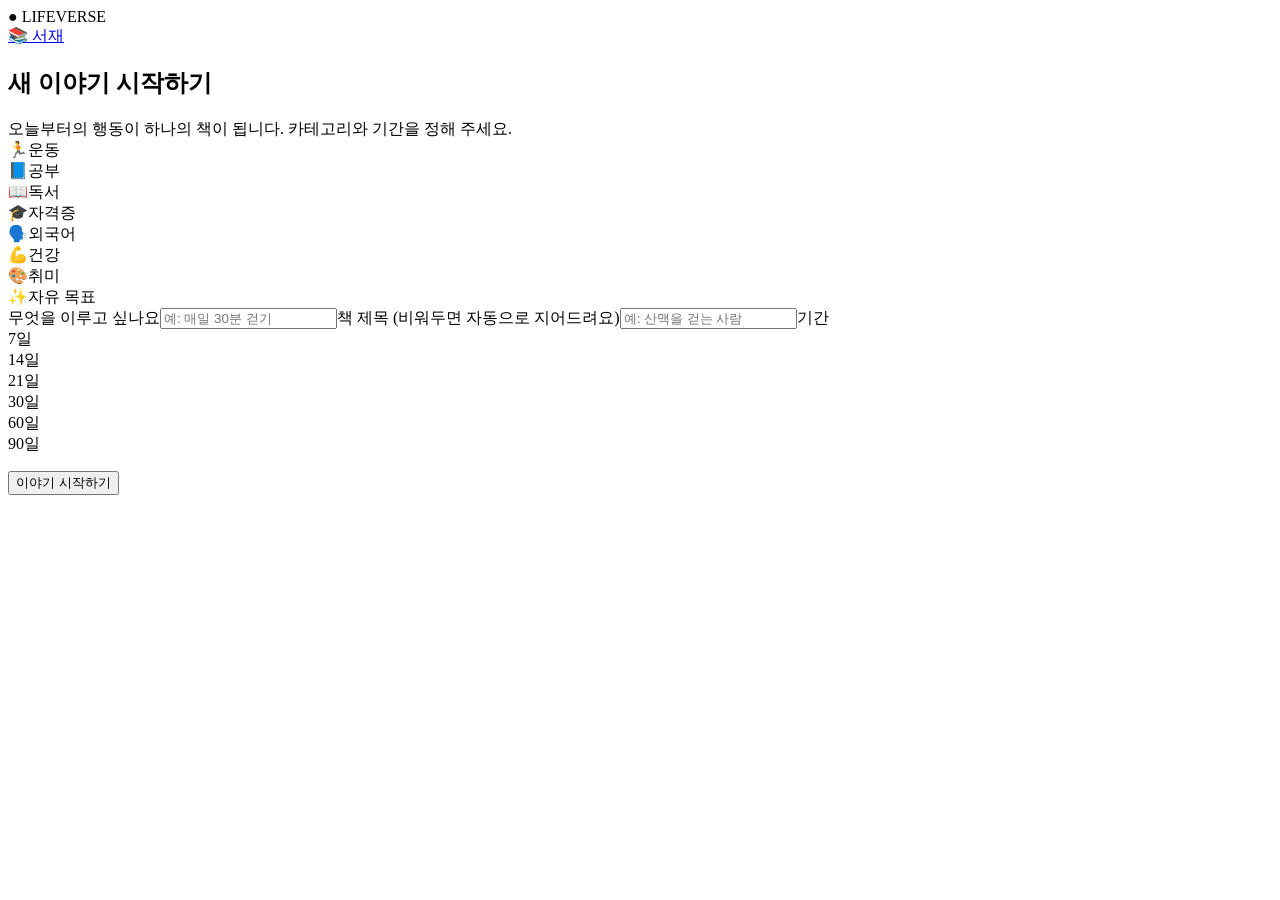
==== Lifeverse/public/index.html @ e3718596 "Add files via upload" ====
<!DOCTYPE html>
<html lang="ko">
<head>
<meta charset="utf-8">
<meta name="viewport" content="width=device-width, initial-scale=1, viewport-fit=cover">
<title>LIFEVERSE — 인생의 책</title>
<link rel="manifest" href="manifest.json">
<link rel="apple-touch-icon" href="icons/icon-180.png">
<meta name="apple-mobile-web-app-capable" content="yes">
<meta name="theme-color" content="#16213E">
<link rel="stylesheet" href="style.css">
</head>
<body>
<div class="wrap">
  <div class="app-header">
    <div class="brand"><span class="dot">●</span> LIFEVERSE</div>
    <a class="navlink" href="part2.html">📚 서재</a>
  </div>
  <div id="banner-slot"></div>
  <div id="app"></div>
</div>

<!-- 토스페이먼츠 SDK — payment-toss-client.js가 의존하는 TossPayments 전역을 제공한다 -->
<script src="https://js.tosspayments.com/v2/standard"></script>

<!-- 엔진 레이어: 파일명과 순서를 바꾸지 않는다 (Part 3 가이드와 동일) -->
<script src="engine/01-world-vocab.js"></script>
<script src="engine/02-narrative-rules.js"></script>
<script src="engine/03-story-generator.js"></script>
<script src="engine/04-completion-engine.js"></script>
<script src="engine/05-scene-engine.js"></script>
<script src="engine/06-book-structure.js"></script>
<script src="engine/payment-toss-client.js"></script>

<script>
/* ============================================================
 * LIFEVERSE 호스트 레이어 — index.html
 * 6개 엔진 파일 + payment-toss-client.js를 실제로 연결해서
 * "오늘의 이야기 만들기 → 완결 → 구매 → 서재" 흐름을 구현한다.
 * ============================================================ */
const K = { goal: 'lv_goal', archive: 'lv_archive', books: 'lv_completedBooks' };

function loadJSON(key, fallback) {
  try { const v = localStorage.getItem(key); return v ? JSON.parse(v) : fallback; }
  catch (e) { return fallback; }
}
function saveJSON(key, val) { localStorage.setItem(key, JSON.stringify(val)); }
function todayIso() {
  const d = new Date();
  return d.getFullYear() + '-' + String(d.getMonth() + 1).padStart(2, '0') + '-' + String(d.getDate()).padStart(2, '0');
}
function addDays(iso, n) {
  const d = new Date(iso + 'T00:00:00');
  d.setDate(d.getDate() + n);
  return d.getFullYear() + '-' + String(d.getMonth() + 1).padStart(2, '0') + '-' + String(d.getDate()).padStart(2, '0');
}
function el(html) {
  const t = document.createElement('template');
  t.innerHTML = html.trim();
  return t.content.firstElementChild;
}
function showBanner(kind, msg) {
  const slot = document.getElementById('banner-slot');
  slot.innerHTML = '';
  slot.appendChild(el('<div class="banner ' + kind + '">' + msg + '</div>'));
}

/* 스트릭 계산 — 끊어진 런의 최고만 previousBestStreak으로 인정한다.
 * (엔진 검증 과정에서 확인된 함정: 진행 중인 런을 포함시키면 매일이
 * personalBest로 잘못 잡힌다. 02-narrative-rules.js의 주석 참고.) */
function computeStreakState(archive, todayIsoStr) {
  let streak = 0, bestEnded = 0, prevIso = null;
  archive.forEach((entry) => {
    const continued = prevIso && daysBetween(prevIso, entry.dateIso) === 1;
    if (entry.isRestDay || !continued) { if (streak > bestEnded) bestEnded = streak; }
    streak = entry.isRestDay ? 0 : (continued ? streak + 1 : 1);
    prevIso = entry.dateIso;
  });
  const enteringToday = (prevIso && daysBetween(prevIso, todayIsoStr) === 1) ? streak : 0;
  return { currentStreak: enteringToday, previousBestStreak: bestEnded };
}

/* 완결된 목표를 completedBooks에 (한 번만) 기록하고, 그 스냅샷을 반환한다.
 * 이후 구매 여부는 항상 이 스냅샷의 .purchase 필드가 유일한 기준이다. */
function ensureArchived(goal, archive) {
  const books = loadJSON(K.books, []);
  if (!isAlreadyArchived(books, goal)) {
    books.push(buildCompletedBookSnapshot(goal, archive));
    saveJSON(K.books, books);
  }
  return books.find((b) => b.text === goal.text && b.startDateIso === goal.startDateIso) ||
         loadJSON(K.books, []).find((b) => b.text === goal.text && b.startDateIso === goal.startDateIso);
}
function updateArchivedPurchase(goal, purchaseInfo) {
  const books = loadJSON(K.books, []);
  const idx = books.findIndex((b) => b.text === goal.text && b.startDateIso === goal.startDateIso);
  if (idx >= 0) { books[idx].purchase = purchaseInfo; saveJSON(K.books, books); }
}

/* ---------- 화면: 목표 만들기 ---------- */
function renderGoalForm() {
  const app = document.getElementById('app');
  app.innerHTML = '';
  let chosenCat = null, chosenDur = 21;

  const panel = el('<div class="panel"><h2>새 이야기 시작하기</h2><div class="sub">오늘부터의 행동이 하나의 책이 됩니다. 카테고리와 기간을 정해 주세요.</div></div>');

  const catGrid = el('<div class="cat-grid"></div>');
  CATEGORIES.forEach((c) => {
    const chip = el('<div class="cat-chip" data-id="' + c.id + '"><span class="emo">' + c.emoji + '</span>' + c.label + '</div>');
    chip.onclick = () => { chosenCat = c.id; [...catGrid.children].forEach((x) => x.classList.remove('active')); chip.classList.add('active'); };
    catGrid.appendChild(chip);
  });
  panel.appendChild(catGrid);

  const textField = el('<label class="field"><span class="lbl">무엇을 이루고 싶나요</span><input type="text" id="goalText" placeholder="예: 매일 30분 걷기"></label>');
  panel.appendChild(textField);

  const titleField = el('<label class="field"><span class="lbl">책 제목 (비워두면 자동으로 지어드려요)</span><input type="text" id="bookTitle" placeholder="예: 산맥을 걷는 사람"></label>');
  panel.appendChild(titleField);

  const durWrap = el('<label class="field"><span class="lbl">기간</span></label>');
  const durGrid = el('<div class="dur-grid"></div>');
  [7, 14, 21, 30, 60, 90].forEach((d) => {
    const chip = el('<div class="dur-chip' + (d === 21 ? ' active' : '') + '">' + d + '일</div>');
    chip.onclick = () => { chosenDur = d; [...durGrid.children].forEach((x) => x.classList.remove('active')); chip.classList.add('active'); };
    durGrid.appendChild(chip);
  });
  durWrap.appendChild(durGrid);
  panel.appendChild(durWrap);

  const submitBtn = el('<button class="btn btn-gold" style="margin-top:16px;">이야기 시작하기</button>');
  submitBtn.onclick = () => {
    const text = document.getElementById('goalText').value.trim();
    if (!chosenCat) { showBanner('err', '카테고리를 선택해 주세요.'); return; }
    if (!text) { showBanner('err', '무엇을 이루고 싶은지 적어 주세요.'); return; }
    const start = todayIso();
    const goal = {
      text,
      categoryId: chosenCat,
      startDateIso: start,
      targetDateIso: addDays(start, chosenDur - 1),
      durationDays: chosenDur,
      bookTitle: document.getElementById('bookTitle').value.trim() || (text + ' 이야기'),
    };
    saveJSON(K.goal, goal);
    saveJSON(K.archive, []);
    document.getElementById('banner-slot').innerHTML = '';
    render();
  };
  panel.appendChild(submitBtn);
  app.appendChild(panel);
}

/* ---------- 화면: 오늘 기록하기 (퀘스트 체크) ---------- */
function renderQuestChecklist(goal) {
  const app = document.getElementById('app');
  app.innerHTML = '';
  const registry = createDefaultRegistry();
  const scenes = registry.pickDailyScenes(goal.categoryId, todayIso(), 3);
  const checked = new Set();

  const panel = el('<div class="panel"><h2>오늘의 행동</h2><div class="sub">한 가지 이상 체크하고 기록하면, 오늘의 페이지가 만들어집니다.</div></div>');
  const list = el('<div></div>');
  scenes.forEach((s) => {
    const item = el('<div class="quest-item"><div class="box"></div><div class="txt">' + s.label + '</div></div>');
    item.onclick = () => {
      if (checked.has(s.id)) { checked.delete(s.id); item.classList.remove('checked'); item.querySelector('.box').textContent = ''; }
      else { checked.add(s.id); item.classList.add('checked'); item.querySelector('.box').textContent = '✓'; }
      submitBtn.disabled = checked.size === 0;
    };
    list.appendChild(item);
  });
  panel.appendChild(list);

  const memo = el('<label class="field" style="margin-top:12px;"><span class="lbl">오늘 한 줄 (선택)</span><textarea class="memo" id="memoInput" placeholder="오늘 느낀 것을 짧게 남겨보세요"></textarea></label>');
  panel.appendChild(memo);

  const submitBtn = el('<button class="btn btn-gold" style="margin-top:6px;" disabled>오늘 기록하기</button>');
  submitBtn.onclick = () => submitDay(goal, scenes.filter((s) => checked.has(s.id)).map((s) => s.label));
  panel.appendChild(submitBtn);

  const restBtn = el('<button class="btn btn-rest">오늘은 쉬어갈게요</button>');
  restBtn.onclick = () => submitDay(goal, []);
  panel.appendChild(restBtn);

  app.appendChild(panel);
}

function submitDay(goal, questLabels) {
  const archive = loadJSON(K.archive, []);
  const { currentStreak: enteringStreak, previousBestStreak } = computeStreakState(archive, todayIso());
  // resolveNarrativeState는 currentStreak을 "오늘이 활동일일 때 오늘의 스트릭 값"으로
  // 기대한다(예: 어제까지 6일 연속이었고 오늘도 활동일이면 7을 넘겨야 milestone(7)이 맞는다) —
  // computeStreakState가 주는 값은 "오늘 진입 시점의(즉 어제까지의) 스트릭"이므로 +1 보정한다.
  // 이 어긋남을 그대로 두면 day7에 milestone이 안 잡히는 버그가 난다 (실제 브라우저
  // 테스트에서 발견 — Node 시뮬레이션 스크립트는 스트릭을 미리 +1 해서 넘기고 있어 안 드러났다).
  const currentStreak = questLabels.length > 0 ? enteringStreak + 1 : 0;
  const memoEl = document.getElementById('memoInput');
  const result = generateTodayStory({
    categoryId: goal.categoryId,
    dateIso: todayIso(),
    goalStartDateIso: goal.startDateIso,
    targetDateIso: goal.targetDateIso,
    questLabels,
    archive,
    currentStreak,
    previousBestStreak,
    memo: memoEl ? memoEl.value : '',
  });
  archive.push({ dateIso: todayIso(), body: result.body, isRestDay: questLabels.length === 0, hook: result.hook, branch: result.branch, dayNo: result.dayNo });
  saveJSON(K.archive, archive);
  render();
}

/* ---------- 화면: 오늘의 이야기 카드(시그니처) ---------- */
function renderStoryCard(entry, streakForStack) {
  const app = document.getElementById('app');
  app.innerHTML = '';
  const stackN = Math.min(5, Math.max(0, streakForStack || 0));
  let shadow = '';
  for (let i = 1; i <= stackN; i++) {
    shadow += (i > 1 ? ', ' : '') + (i * 3) + 'px ' + (i * 3) + 'px 0 rgba(232,220,192,' + (0.9 - i * 0.12) + ')';
  }
  const card = el(
    '<div class="story-page" style="box-shadow:' + shadow + (shadow ? ', ' : '') + '0 10px 24px rgba(0,0,0,0.35);">' +
      '<div class="ribbon"></div>' +
      '<div class="seal">' + (entry.dayNo || '') + '<br>일째</div>' +
      (entry.branch ? '<span class="branch-tag">' + branchLabel(entry.branch) + '</span><br>' : '') +
      '<div class="body-text"></div>' +
    '</div>'
  );
  card.querySelector('.body-text').textContent = entry.body;
  app.appendChild(card);

  const info = el('<div class="panel"><div class="sub" style="margin-bottom:0;">오늘 몫은 기록됐습니다. 내일 다시 와서 이어가 주세요.</div></div>');
  app.appendChild(info);
}
function branchLabel(b) {
  const map = {
    firstDay: '첫 페이지', finalDay: '마지막 페이지', comeback: '돌아온 날', personalBest: '자기 기록 경신',
    milestone: '마일스톤', stageTransition: '새로운 구간', halfway: '절반 지점', finalStretch: '막바지', ordinary: '오늘의 기록', rest: '쉬는 날',
  };
  return map[b] || b;
}

/* ---------- 화면: 완결 + 구매 ---------- */
function renderCompletion(goal, archive) {
  const app = document.getElementById('app');
  app.innerHTML = '';
  const snap = ensureArchived(goal, archive);

  const panel = el('<div class="panel"><h2>' + goal.bookTitle + '</h2><div class="sub">' + (snap.achieved ? '끝까지 해냈습니다.' : '완주하지 못했어도, 여정은 남았습니다.') + '</div></div>');
  const stats = el('<div class="stat-grid"></div>');
  stats.appendChild(el('<div class="stat-box"><div class="n">' + snap.totalPages + '</div><div class="l">기록된 페이지</div></div>'));
  stats.appendChild(el('<div class="stat-box"><div class="n">' + snap.activeDays + '</div><div class="l">활동일</div></div>'));
  stats.appendChild(el('<div class="stat-box"><div class="n">' + snap.restDays + '</div><div class="l">쉬어간 날</div></div>'));
  panel.appendChild(stats);

  if (!snap.purchase) {
    const buyBtn = el('<button class="btn btn-gold">9,900원에 책으로 간직하기</button>');
    buyBtn.onclick = async () => {
      buyBtn.disabled = true; buyBtn.textContent = '결제창으로 이동 중...';
      try {
        const orderId = generateOrderId(todayIso());
        await startTossCheckout(goal.bookTitle, orderId);
      } catch (e) {
        showBanner('err', '결제를 시작하지 못했습니다: ' + e.message);
        buyBtn.disabled = false; buyBtn.textContent = '9,900원에 책으로 간직하기';
      }
    };
    panel.appendChild(buyBtn);
  } else {
    panel.appendChild(el('<div class="banner ok" style="margin-top:4px;">이미 구매하신 책입니다. 서재에서 다시 볼 수 있어요.</div>'));
  }

  const newBtn = el('<button class="btn btn-ghost">새 목표 시작하기</button>');
  newBtn.onclick = () => {
    localStorage.removeItem(K.goal);
    localStorage.removeItem(K.archive);
    render();
  };
  panel.appendChild(newBtn);

  app.appendChild(panel);
}

/* ---------- 결제 리다이렉트 처리 (Toss에서 돌아왔을 때) ---------- */
async function handlePaymentRedirect() {
  const params = new URLSearchParams(window.location.search);
  const flag = params.get('tosspay');
  if (!flag) return false;

  if (flag === 'fail') {
    showBanner('err', '결제가 완료되지 않았습니다. 다시 시도해 주세요.');
    history.replaceState({}, '', window.location.pathname);
    return true;
  }
  if (flag === 'success') {
    try {
      const result = await handleTossSuccessRedirect();
      const purchaseInfo = buildPurchaseInfoFromToss(result, result.bookTitle);
      const goal = loadJSON(K.goal, null);
      if (goal) {
        updateArchivedPurchase(goal, purchaseInfo);
        localStorage.removeItem(K.goal);
        localStorage.removeItem(K.archive);
      }
      showBanner('ok', '구매가 완료됐습니다! "' + purchaseInfo.bookTitle + '"이(가) 서재에 담겼습니다. 새 이야기를 시작해 보세요.');
    } catch (e) {
      showBanner('err', '결제 확인 중 문제가 발생했습니다: ' + e.message);
    }
    history.replaceState({}, '', window.location.pathname);
    return true;
  }
  return false;
}

/* ---------- 메인 라우팅 ---------- */
async function render() {
  const goal = loadJSON(K.goal, null);
  const archive = loadJSON(K.archive, []);

  if (!goal) { renderGoalForm(); return; }

  if (isPeriodEnded(goal, todayIso())) { renderCompletion(goal, archive); return; }

  const last = archive.length ? archive[archive.length - 1] : null;
  if (last && last.dateIso === todayIso()) {
    const { currentStreak } = computeStreakState(archive.slice(0, -1), todayIso());
    renderStoryCard({ body: last.body, dayNo: last.dayNo || (daysBetween(goal.startDateIso, todayIso()) + 1), branch: last.branch || (last.isRestDay ? 'rest' : null) }, currentStreak + 1);
    return;
  }
  renderQuestChecklist(goal);
}

(async function init() {
  const handled = await handlePaymentRedirect();
  await render();
  if ('serviceWorker' in navigator) {
    navigator.serviceWorker.register('sw.js').catch(() => {});
  }
})();
</script>
</body>
</html>
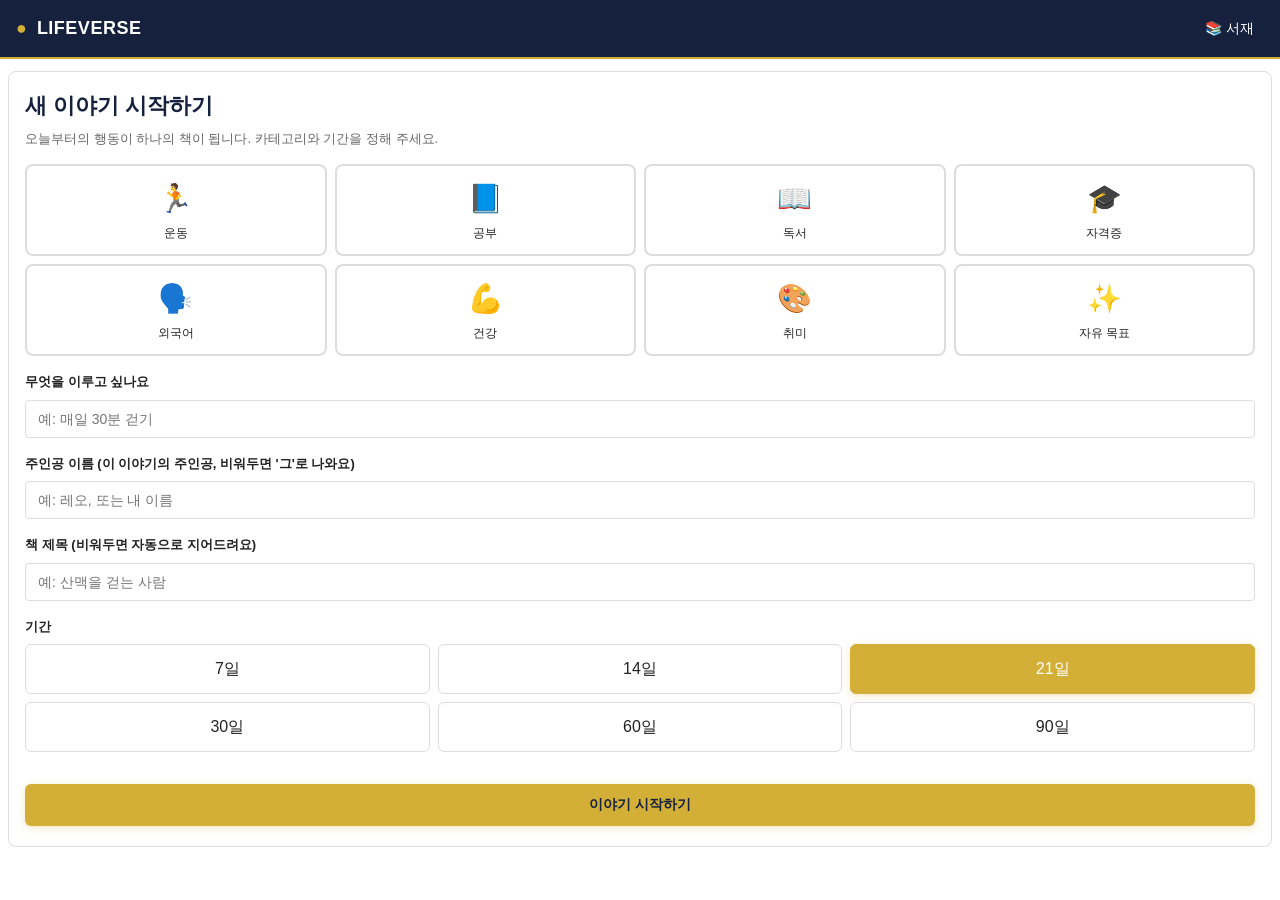
==== commit dc665811: "Rename index-6.html to index.html" ====
--- a/Lifeverse/public/index.html
+++ b/Lifeverse/public/index.html
@@ -116,6 +116,9 @@
   const textField = el('<label class="field"><span class="lbl">무엇을 이루고 싶나요</span><input type="text" id="goalText" placeholder="예: 매일 30분 걷기"></label>');
   panel.appendChild(textField);
 
+  const heroField = el('<label class="field"><span class="lbl">주인공 이름 (이 이야기의 주인공, 비워두면 \'그\'로 나와요)</span><input type="text" id="heroName" placeholder="예: 레오, 또는 내 이름" maxlength="12"></label>');
+  panel.appendChild(heroField);
+
   const titleField = el('<label class="field"><span class="lbl">책 제목 (비워두면 자동으로 지어드려요)</span><input type="text" id="bookTitle" placeholder="예: 산맥을 걷는 사람"></label>');
   panel.appendChild(titleField);
 
@@ -141,6 +144,7 @@
       startDateIso: start,
       targetDateIso: addDays(start, chosenDur - 1),
       durationDays: chosenDur,
+      heroName: document.getElementById('heroName').value.trim(),
       bookTitle: document.getElementById('bookTitle').value.trim() || (text + ' 이야기'),
     };
     saveJSON(K.goal, goal);
@@ -207,6 +211,7 @@
     currentStreak,
     previousBestStreak,
     memo: memoEl ? memoEl.value : '',
+    heroName: goal.heroName || '',
   });
   archive.push({ dateIso: todayIso(), body: result.body, isRestDay: questLabels.length === 0, hook: result.hook, branch: result.branch, dayNo: result.dayNo });
   saveJSON(K.archive, archive);
--- a/Lifeverse/public/style.css
+++ b/Lifeverse/public/style.css
@@ -0,0 +1,615 @@
+/* ============================================================
+ * LIFEVERSE 스타일시트
+ * 모바일 우선 디자인, PWA 최적화
+ * ============================================================ */
+
+/* 색상 정의 */
+:root {
+  --primary: #16213E;
+  --accent: #D4AF37;
+  --accent-light: #E8DCC0;
+  --bg-dark: #0F1318;
+  --bg-light: #F5F5F5;
+  --text-primary: #222;
+  --text-secondary: #666;
+  --border: #DDD;
+  --success: #4CAF50;
+  --error: #F44336;
+  --rest-color: #B0BEC5;
+  
+  /* 카테고리 색상 */
+  --c-exercise: #FF6B6B;
+  --c-study: #4ECDC4;
+  --c-reading: #45B7D1;
+  --c-certificate: #96CEB4;
+  --c-language: #FFEAA7;
+  --c-health: #DDA15E;
+  --c-hobby: #BC6C25;
+  --c-freegoal: #D4A5A5;
+}
+
+* {
+  margin: 0;
+  padding: 0;
+  box-sizing: border-box;
+}
+
+html, body {
+  width: 100%;
+  height: 100%;
+  font-family: -apple-system, BlinkMacSystemFont, 'Segoe UI', 'Noto Sans CJK KR', sans-serif;
+  font-size: 16px;
+  line-height: 1.5;
+  color: var(--text-primary);
+  background: white;
+}
+
+body {
+  overflow: hidden;
+  position: fixed;
+}
+
+.wrap {
+  display: flex;
+  flex-direction: column;
+  height: 100vh;
+  width: 100%;
+  background: white;
+}
+
+/* ========== 헤더 ========== */
+.app-header {
+  display: flex;
+  justify-content: space-between;
+  align-items: center;
+  padding: 12px 16px;
+  background: var(--primary);
+  color: white;
+  border-bottom: 2px solid var(--accent);
+  flex-shrink: 0;
+}
+
+.app-header .brand {
+  font-size: 18px;
+  font-weight: 600;
+  letter-spacing: 0.5px;
+}
+
+.app-header .dot {
+  color: var(--accent);
+  margin-right: 4px;
+}
+
+.app-header .navlink {
+  color: white;
+  text-decoration: none;
+  font-size: 14px;
+  padding: 6px 10px;
+  border-radius: 4px;
+  transition: background 0.2s;
+}
+
+.app-header .navlink:active {
+  background: rgba(255, 255, 255, 0.2);
+}
+
+/* ========== 배너 ========== */
+#banner-slot {
+  flex-shrink: 0;
+}
+
+.banner {
+  padding: 12px 16px;
+  margin: 8px 8px 0;
+  border-radius: 4px;
+  font-size: 14px;
+  line-height: 1.4;
+}
+
+.banner.err {
+  background: #FFEBEE;
+  color: #C62828;
+  border-left: 3px solid var(--error);
+}
+
+.banner.ok {
+  background: #E8F5E9;
+  color: #2E7D32;
+  border-left: 3px solid var(--success);
+}
+
+/* ========== 메인 컨텐츠 ========== */
+#app {
+  flex: 1;
+  overflow-y: auto;
+  overflow-x: hidden;
+  padding: 12px 8px;
+  scroll-behavior: smooth;
+  -webkit-overflow-scrolling: touch;
+}
+
+.panel {
+  background: white;
+  border-radius: 8px;
+  padding: 20px 16px;
+  margin: 0 0 12px;
+  border: 1px solid var(--border);
+}
+
+.panel h2 {
+  font-size: 22px;
+  font-weight: 700;
+  color: var(--primary);
+  margin-bottom: 8px;
+  line-height: 1.3;
+}
+
+.panel .sub {
+  font-size: 13px;
+  color: var(--text-secondary);
+  line-height: 1.5;
+  margin-bottom: 16px;
+}
+
+/* ========== 폼 요소 ========== */
+.field {
+  display: flex;
+  flex-direction: column;
+  margin-bottom: 16px;
+}
+
+.field .lbl {
+  font-size: 13px;
+  font-weight: 600;
+  color: var(--text-primary);
+  margin-bottom: 8px;
+}
+
+.field input,
+.field textarea {
+  padding: 10px 12px;
+  border: 1px solid var(--border);
+  border-radius: 4px;
+  font-family: inherit;
+  font-size: 14px;
+  color: var(--text-primary);
+  transition: border 0.2s, box-shadow 0.2s;
+}
+
+.field input:focus,
+.field textarea:focus {
+  outline: none;
+  border-color: var(--accent);
+  box-shadow: 0 0 0 2px rgba(212, 175, 55, 0.1);
+}
+
+.field textarea {
+  min-height: 80px;
+  resize: vertical;
+}
+
+/* ========== 카테고리 그리드 ========== */
+.cat-grid {
+  display: grid;
+  grid-template-columns: repeat(3, 1fr);
+  gap: 8px;
+  margin-bottom: 16px;
+}
+
+.cat-chip {
+  display: flex;
+  flex-direction: column;
+  align-items: center;
+  justify-content: center;
+  padding: 12px 8px;
+  border: 2px solid var(--border);
+  border-radius: 8px;
+  background: white;
+  cursor: pointer;
+  transition: all 0.2s;
+  min-height: 80px;
+}
+
+.cat-chip:active {
+  transform: scale(0.95);
+}
+
+.cat-chip.active {
+  border-color: var(--accent);
+  background: rgba(212, 175, 55, 0.08);
+  box-shadow: 0 0 0 1px var(--accent);
+}
+
+.cat-chip .emo {
+  font-size: 28px;
+  margin-bottom: 4px;
+}
+
+.cat-chip {
+  font-size: 12px;
+  font-weight: 500;
+  text-align: center;
+  color: var(--text-primary);
+}
+
+/* ========== 기간 선택 ========== */
+.dur-grid {
+  display: grid;
+  grid-template-columns: repeat(2, 1fr);
+  gap: 8px;
+}
+
+.dur-chip {
+  padding: 12px;
+  border: 1px solid var(--border);
+  border-radius: 6px;
+  text-align: center;
+  font-weight: 500;
+  cursor: pointer;
+  transition: all 0.2s;
+  background: white;
+}
+
+.dur-chip:active {
+  transform: scale(0.97);
+}
+
+.dur-chip.active {
+  border-color: var(--accent);
+  background: var(--accent);
+  color: white;
+  box-shadow: 0 2px 8px rgba(212, 175, 55, 0.3);
+}
+
+/* ========== 퀘스트 아이템 ========== */
+.quest-item {
+  display: flex;
+  align-items: center;
+  padding: 14px 12px;
+  margin-bottom: 8px;
+  border: 1px solid var(--border);
+  border-radius: 6px;
+  cursor: pointer;
+  transition: all 0.2s;
+  background: white;
+}
+
+.quest-item:active {
+  transform: scale(0.98);
+}
+
+.quest-item.checked {
+  background: rgba(76, 175, 80, 0.08);
+  border-color: var(--success);
+}
+
+.quest-item .box {
+  width: 24px;
+  height: 24px;
+  border: 2px solid var(--border);
+  border-radius: 4px;
+  margin-right: 12px;
+  display: flex;
+  align-items: center;
+  justify-content: center;
+  font-weight: 700;
+  color: var(--success);
+  flex-shrink: 0;
+  transition: all 0.2s;
+}
+
+.quest-item.checked .box {
+  background: var(--success);
+  border-color: var(--success);
+  color: white;
+}
+
+.quest-item .txt {
+  font-size: 14px;
+  color: var(--text-primary);
+  flex: 1;
+}
+
+.memo {
+  resize: vertical;
+  min-height: 80px;
+}
+
+/* ========== 버튼 ========== */
+.btn {
+  padding: 12px 16px;
+  border: none;
+  border-radius: 6px;
+  font-size: 14px;
+  font-weight: 600;
+  cursor: pointer;
+  transition: all 0.2s;
+  width: 100%;
+  text-align: center;
+}
+
+.btn:active {
+  transform: scale(0.98);
+}
+
+.btn:disabled {
+  opacity: 0.5;
+  cursor: not-allowed;
+}
+
+.btn-gold {
+  background: var(--accent);
+  color: var(--primary);
+  border: none;
+  box-shadow: 0 2px 8px rgba(212, 175, 55, 0.3);
+}
+
+.btn-gold:active:not(:disabled) {
+  box-shadow: 0 4px 12px rgba(212, 175, 55, 0.5);
+}
+
+.btn-rest {
+  background: var(--rest-color);
+  color: white;
+  border: none;
+}
+
+.btn-rest:active:not(:disabled) {
+  opacity: 0.85;
+}
+
+.btn-ghost {
+  background: white;
+  color: var(--text-primary);
+  border: 1px solid var(--border);
+}
+
+.btn-ghost:active:not(:disabled) {
+  background: var(--bg-light);
+}
+
+/* ========== 통계 그리드 ========== */
+.stat-grid {
+  display: grid;
+  grid-template-columns: repeat(3, 1fr);
+  gap: 8px;
+  margin-bottom: 16px;
+}
+
+.stat-box {
+  padding: 12px 8px;
+  border: 1px solid var(--border);
+  border-radius: 6px;
+  text-align: center;
+  background: var(--bg-light);
+}
+
+.stat-box .n {
+  font-size: 24px;
+  font-weight: 700;
+  color: var(--accent);
+  margin-bottom: 4px;
+}
+
+.stat-box .l {
+  font-size: 11px;
+  color: var(--text-secondary);
+  font-weight: 500;
+}
+
+/* ========== 스토리 페이지 카드 ========== */
+.story-page {
+  position: relative;
+  background: linear-gradient(135deg, #FFF9F0 0%, #FFF5E6 100%);
+  border: 2px solid var(--accent-light);
+  border-radius: 4px;
+  padding: 24px 20px;
+  margin: 8px 0;
+  min-height: 280px;
+  display: flex;
+  flex-direction: column;
+}
+
+.story-page .ribbon {
+  position: absolute;
+  top: -1px;
+  left: 20px;
+  width: 60px;
+  height: 20px;
+  background: var(--accent);
+  clip-path: polygon(0 0, 100% 0, 90% 100%, 10% 100%);
+  box-shadow: -2px 2px 4px rgba(0, 0, 0, 0.1);
+}
+
+.story-page .seal {
+  position: absolute;
+  top: 16px;
+  right: 12px;
+  width: 56px;
+  height: 56px;
+  background: var(--primary);
+  color: var(--accent);
+  border-radius: 50%;
+  display: flex;
+  align-items: center;
+  justify-content: center;
+  text-align: center;
+  font-size: 10px;
+  font-weight: 700;
+  line-height: 1.2;
+  box-shadow: 0 4px 12px rgba(0, 0, 0, 0.15);
+}
+
+.story-page .branch-tag {
+  display: inline-block;
+  margin-bottom: 12px;
+  padding: 4px 8px;
+  background: var(--accent);
+  color: var(--primary);
+  font-size: 11px;
+  font-weight: 600;
+  border-radius: 3px;
+}
+
+.story-page .body-text {
+  flex: 1;
+  font-size: 14px;
+  line-height: 1.8;
+  color: var(--text-primary);
+  white-space: pre-wrap;
+  word-break: break-word;
+  font-family: 'Georgia', 'Noto Serif CJK KR', serif;
+  margin-top: 20px;
+}
+
+/* ========== 반응형 ========== */
+@media (min-width: 480px) {
+  .cat-grid {
+    grid-template-columns: repeat(4, 1fr);
+  }
+
+  .dur-grid {
+    grid-template-columns: repeat(3, 1fr);
+  }
+
+  .stat-grid {
+    grid-template-columns: repeat(3, 1fr);
+  }
+}
+
+/* ========== 다크모드 (선택사항) ========== */
+@media (prefers-color-scheme: dark) {
+  :root {
+    --bg-light: #1E1E1E;
+    --text-primary: #F0F0F0;
+    --text-secondary: #B0B0B0;
+    --border: #333;
+  }
+
+  body {
+    background: var(--bg-dark);
+  }
+
+  .panel,
+  .cat-chip,
+  .dur-chip,
+  .quest-item,
+  .btn-ghost {
+    background: #1E1E1E;
+    color: var(--text-primary);
+  }
+
+  .story-page {
+    background: linear-gradient(135deg, #2A2520 0%, #3A3530 100%);
+    border-color: rgba(212, 175, 55, 0.3);
+  }
+
+  .story-page .body-text {
+    color: var(--text-primary);
+  }
+}
+
+/* ========== 프린트 스타일 ========== */
+@media print {
+  .app-header,
+  .btn,
+  #banner-slot {
+    display: none;
+  }
+
+  .story-page {
+    page-break-inside: avoid;
+  }
+}
+
+/* ========== 서재 페이지 (part2.html) ========== */
+.empty-state {
+  display: flex;
+  flex-direction: column;
+  align-items: center;
+  justify-content: center;
+  min-height: 60vh;
+  padding: 40px 20px;
+  text-align: center;
+  color: var(--text-secondary);
+}
+
+.empty-state .emo {
+  font-size: 64px;
+  margin-bottom: 16px;
+  display: block;
+}
+
+.empty-state p {
+  font-size: 16px;
+  line-height: 1.6;
+  color: var(--text-secondary);
+}
+
+.book-card {
+  display: flex;
+  margin: 12px 0;
+  border-radius: 8px;
+  overflow: hidden;
+  background: white;
+  border: 1px solid var(--border);
+  transition: all 0.2s;
+  cursor: pointer;
+}
+
+.book-card:active {
+  transform: scale(0.98);
+  box-shadow: 0 2px 8px rgba(0, 0, 0, 0.1);
+}
+
+.book-card .spine {
+  width: 8px;
+  min-height: 140px;
+  flex-shrink: 0;
+}
+
+.book-card .info {
+  flex: 1;
+  padding: 16px;
+  display: flex;
+  flex-direction: column;
+  justify-content: center;
+}
+
+.book-card .title {
+  font-size: 16px;
+  font-weight: 600;
+  color: var(--text-primary);
+  margin-bottom: 6px;
+  white-space: nowrap;
+  overflow: hidden;
+  text-overflow: ellipsis;
+}
+
+.book-card .meta {
+  font-size: 12px;
+  color: var(--text-secondary);
+  margin-bottom: 8px;
+}
+
+.book-card .badges {
+  display: flex;
+  flex-wrap: wrap;
+  gap: 6px;
+}
+
+.badge {
+  display: inline-block;
+  padding: 4px 8px;
+  background: var(--bg-light);
+  color: var(--text-secondary);
+  border-radius: 3px;
+  font-size: 11px;
+  font-weight: 500;
+}
+
+.badge.paid {
+  background: rgba(76, 175, 80, 0.1);
+  color: var(--success);
+  font-weight: 600;
+}
